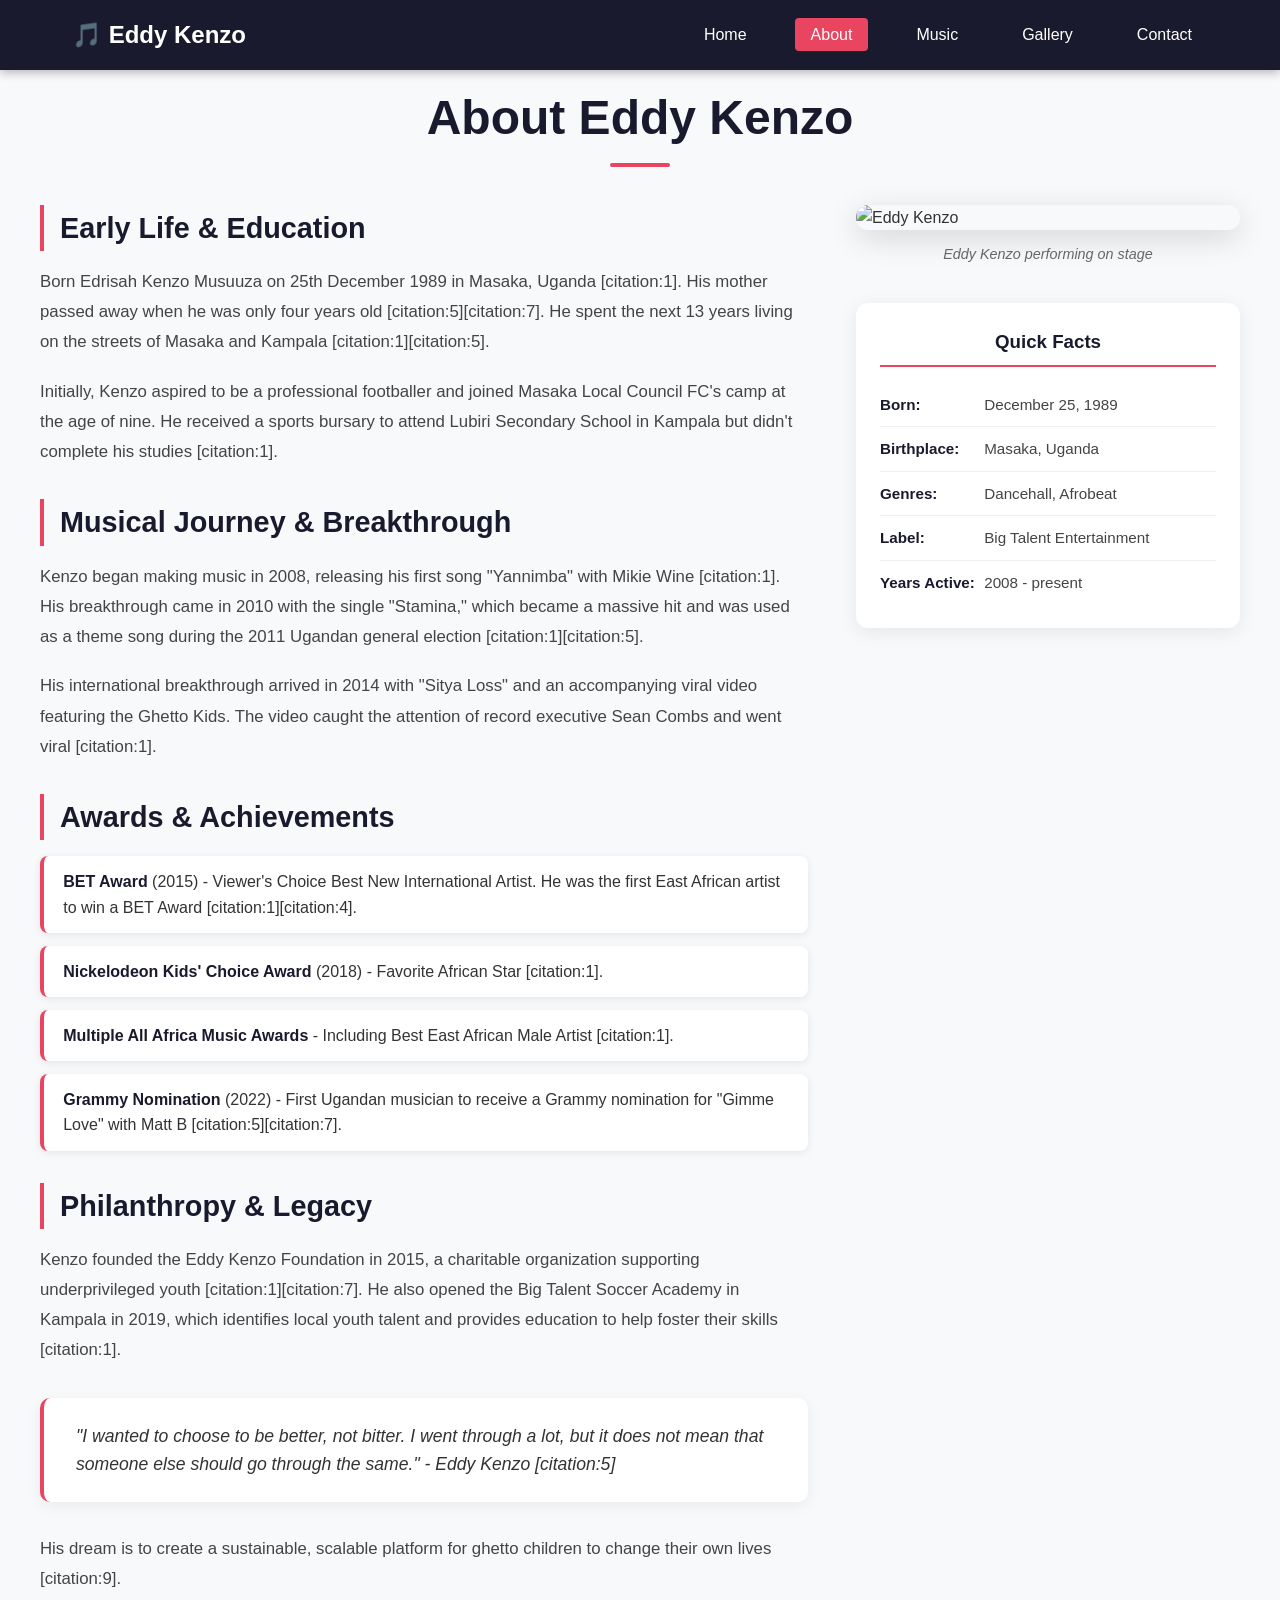
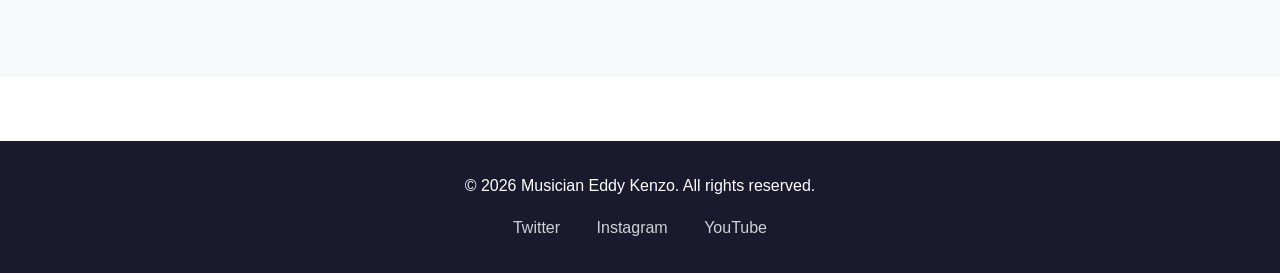
==== views/about.html @ 84ae3789 "Complete music and contact pages" ====
<!doctype html>
<html lang="en">
  <head>
    <meta charset="UTF-8" />
    <meta name="viewport" content="width=device-width, initial-scale=1.0" />
    <title>About Eddy Kenzo</title>
    <link rel="stylesheet" href="../css/style.css" />
  </head>
  <body>
    <!-- Navigation -->
    <nav class="navbar">
      <div class="nav-container">
        <div class="logo">
          <a href="index.html">🎵 Eddy Kenzo</a>
        </div>
        <ul class="nav-menu">
          <li><a href="index.html">Home</a></li>
          <li><a href="about.html" class="active">About</a></li>
          <li><a href="music.html">Music</a></li>
          <li><a href="gallery.html">Gallery</a></li>
          <li><a href="contact.html">Contact</a></li>
        </ul>
        <div class="hamburger">
          <span class="bar"></span>
          <span class="bar"></span>
          <span class="bar"></span>
        </div>
      </div>
    </nav>

    <!-- About Section -->
    <section class="about-section">
      <div class="container">
        <h1>About Eddy Kenzo</h1>
        <div class="bio-content">
          <div class="bio-text">
            <h2>Early Life & Education</h2>
            <p>
              Born Edrisah Kenzo Musuuza on 25th December 1989 in Masaka, Uganda
              [citation:1]. His mother passed away when he was only four years
              old [citation:5][citation:7]. He spent the next 13 years living on
              the streets of Masaka and Kampala [citation:1][citation:5].
            </p>
            <p>
              Initially, Kenzo aspired to be a professional footballer and
              joined Masaka Local Council FC's camp at the age of nine. He
              received a sports bursary to attend Lubiri Secondary School in
              Kampala but didn't complete his studies [citation:1].
            </p>

            <h2>Musical Journey & Breakthrough</h2>
            <p>
              Kenzo began making music in 2008, releasing his first song
              "Yannimba" with Mikie Wine [citation:1]. His breakthrough came in
              2010 with the single "Stamina," which became a massive hit and was
              used as a theme song during the 2011 Ugandan general election
              [citation:1][citation:5].
            </p>
            <p>
              His international breakthrough arrived in 2014 with "Sitya Loss"
              and an accompanying viral video featuring the Ghetto Kids. The
              video caught the attention of record executive Sean Combs and went
              viral [citation:1].
            </p>

            <h2>Awards & Achievements</h2>
            <ul>
              <li>
                <strong>BET Award</strong> (2015) - Viewer's Choice Best New
                International Artist. He was the first East African artist to
                win a BET Award [citation:1][citation:4].
              </li>
              <li>
                <strong>Nickelodeon Kids' Choice Award</strong> (2018) -
                Favorite African Star [citation:1].
              </li>
              <li>
                <strong>Multiple All Africa Music Awards</strong> - Including
                Best East African Male Artist [citation:1].
              </li>
              <li>
                <strong>Grammy Nomination</strong> (2022) - First Ugandan
                musician to receive a Grammy nomination for "Gimme Love" with
                Matt B [citation:5][citation:7].
              </li>
            </ul>

            <h2>Philanthropy & Legacy</h2>
            <p>
              Kenzo founded the Eddy Kenzo Foundation in 2015, a charitable
              organization supporting underprivileged youth
              [citation:1][citation:7]. He also opened the Big Talent Soccer
              Academy in Kampala in 2019, which identifies local youth talent
              and provides education to help foster their skills [citation:1].
            </p>
            <blockquote>
              "I wanted to choose to be better, not bitter. I went through a
              lot, but it does not mean that someone else should go through the
              same." - Eddy Kenzo [citation:5]
            </blockquote>
            <p>
              His dream is to create a sustainable, scalable platform for ghetto
              children to change their own lives [citation:9].
            </p>
          </div>
          <div class="bio-image">
            <img src="images/eddy-kenzo.svg" alt="Eddy Kenzo" />
            <div class="image-caption">Eddy Kenzo performing on stage</div>
            <div class="quick-info">
              <h3>Quick Facts</h3>
              <ul>
                <li><strong>Born:</strong> December 25, 1989</li>
                <li><strong>Birthplace:</strong> Masaka, Uganda</li>
                <li><strong>Genres:</strong> Dancehall, Afrobeat</li>
                <li><strong>Label:</strong> Big Talent Entertainment</li>
                <li><strong>Years Active:</strong> 2008 - present</li>
              </ul>
            </div>
          </div>
        </div>
      </div>
    </section>

    <!-- Footer -->
    <footer>
      <div class="footer-content">
        <p>&copy; 2026 Musician Eddy Kenzo. All rights reserved.</p>
        <div class="social-links">
          <a href="#">Twitter</a>
          <a href="#">Instagram</a>
          <a href="#">YouTube</a>
        </div>
      </div>
    </footer>

    <script src="js/main.js"></script>
  </body>
</html>
---- css/style.css ----
/* Reset and Base Styles */
* {
  margin: 0;
  padding: 0;
  box-sizing: border-box;
}

body {
  font-family: "Arial", sans-serif;
  line-height: 1.6;
  color: #333;
}

/* Navigation */
.navbar {
  background: #1a1a2e;
  padding: 1rem 0;
  position: fixed;
  width: 100%;
  top: 0;
  z-index: 1000;
  box-shadow: 0 2px 10px rgba(0, 0, 0, 0.3);
}

.nav-container {
  max-width: 1200px;
  margin: 0 auto;
  display: flex;
  justify-content: space-between;
  align-items: center;
  padding: 0 2rem;
}

.logo a {
  color: #fff;
  text-decoration: none;
  font-size: 1.5rem;
  font-weight: bold;
}

.nav-menu {
  display: flex;
  list-style: none;
  gap: 2rem;
}

.nav-menu a {
  color: #fff;
  text-decoration: none;
  padding: 0.5rem 1rem;
  transition: all 0.3s ease;
}

.nav-menu a:hover,
.nav-menu a.active {
  background: #e94560;
  border-radius: 4px;
}

.hamburger {
  display: none;
  flex-direction: column;
  cursor: pointer;
}

.bar {
  width: 25px;
  height: 3px;
  background: #fff;
  margin: 3px 0;
  transition: 0.3s;
}

/* Hero Section */
.hero {
  height: 100vh;
  min-height: 700px;
  background-color: #0f3460;
  background-image:
    linear-gradient(
      135deg,
      rgba(26, 26, 46, 0.8) 0%,
      rgba(22, 33, 62, 0.7) 50%,
      rgba(15, 52, 96, 0.75) 100%
    ),
    url("../images/ed22.jpeg");
  background-size: cover;
  background-position: center 30%;
  background-repeat: no-repeat;
  display: flex;
  align-items: center;
  justify-content: center;
  text-align: center;
  color: #fff;
  padding-top: 60px;
}

.hero-content h1 {
  font-size: 2.5rem;
  margin-bottom: 0.5rem;
}

.hero-content h2 {
  font-size: 4rem;
  margin-bottom: 1rem;
  color: #e94560;
}

.hero-content p {
  font-size: 1.2rem;
  margin-bottom: 2rem;
  opacity: 0.9;
}

.btn {
  display: inline-block;
  padding: 1rem 2.5rem;
  background: #e94560;
  color: #fff;
  text-decoration: none;
  border-radius: 30px;
  font-weight: bold;
  transition: all 0.3s ease;
}

.btn:hover {
  background: #c81e3f;
  transform: translateY(-2px);
  box-shadow: 0 5px 15px rgba(233, 69, 96, 0.4);
}

/* Featured Section */
.featured {
  padding: 4rem 2rem;
  max-width: 1200px;
  margin: 0 auto;
}

.featured h2 {
  text-align: center;
  font-size: 2.5rem;
  margin-bottom: 3rem;
  color: #1a1a2e;
}

.grid-container {
  display: grid;
  grid-template-columns: repeat(auto-fit, minmax(300px, 1fr));
  gap: 2rem;
}

.card {
  background: #fff;
  border-radius: 10px;
  overflow: hidden;
  box-shadow: 0 5px 15px rgba(0, 0, 0, 0.1);
  transition: all 0.3s ease;
}

.card:hover {
  transform: translateY(-10px);
  box-shadow: 0 10px 30px rgba(0, 0, 0, 0.2);
}

.card img {
  width: 100%;
  height: 200px;
  object-fit: cover;
}

.card h3 {
  padding: 1rem 1rem 0.5rem;
}

.card p {
  padding: 0 1rem 1rem;
  color: #666;
}

/* Footer */
footer {
  background: #1a1a2e;
  color: #fff;
  padding: 2rem 0;
  margin-top: 4rem;
}

.footer-content {
  max-width: 1200px;
  margin: 0 auto;
  text-align: center;
  padding: 0 2rem;
}

.social-links {
  margin-top: 1rem;
}

.social-links a {
  color: #fff;
  text-decoration: none;
  margin: 0 1rem;
  opacity: 0.8;
  transition: opacity 0.3s ease;
}

.social-links a:hover {
  opacity: 1;
}

/* Music Page Styles */
.music-hero {
  min-height: 70vh;
}

.music-hero .hero-content {
  max-width: 700px;
}

/* Contact Page Styles */
.music-page-section {
  padding: 4rem 2rem;
  background: #f8f9fa;
}

.music-page {
  max-width: 1100px;
  margin: 0 auto;
}

.music-main {
  background: #fff;
  border-radius: 20px;
  padding: 2.5rem;
  box-shadow: 0 12px 30px rgba(0, 0, 0, 0.08);
}

.music-columns {
  display: grid;
  grid-template-columns: 1fr 1fr;
  gap: 2rem;
}

.music-section {
  background: #fff;
  border-radius: 12px;
  padding: 2rem;
  box-shadow: 0 5px 20px rgba(0, 0, 0, 0.08);
}

.music-section h2 {
  color: #1a1a2e;
  margin-bottom: 1.5rem;
  padding-bottom: 0.8rem;
  border-bottom: 3px solid #e94560;
}

.music-songs {
  display: flex;
  flex-direction: column;
  gap: 1rem;
}

.song-item {
  background: #f8f9fa;
  border-left: 4px solid #e94560;
  padding: 1rem;
  border-radius: 8px;
  transition: 0.3s ease;
}

.song-item:hover {
  transform: translateX(8px);
  box-shadow: 0 5px 15px rgba(0, 0, 0, 0.12);
}

.song-item span {
  display: block;
  font-size: 1rem;
  font-weight: bold;
  color: #1a1a2e;
  margin-bottom: 0.4rem;
}

.song-item p {
  color: #666;
  font-size: 0.9rem;
}

/* Responsive */

@media (max-width: 900px) {
  .music-columns {
    grid-template-columns: 1fr;
  }
}

/* About Page Styles */
.about-section {
  padding: 80px 2rem 4rem;
  background: #f8f9fa;
  min-height: 100vh;
}

.container {
  max-width: 1200px;
  margin: 0 auto;
}

.about-section h1 {
  text-align: center;
  font-size: 3rem;
  color: #1a1a2e;
  margin-bottom: 3rem;
  position: relative;
}

.about-section h1::after {
  content: "";
  position: absolute;
  bottom: -10px;
  left: 50%;
  transform: translateX(-50%);
  width: 60px;
  height: 4px;
  background: #e94560;
  border-radius: 2px;
}

.bio-content {
  display: grid;
  grid-template-columns: 2fr 1fr;
  gap: 3rem;
  align-items: start;
}

.bio-text h2 {
  color: #1a1a2e;
  font-size: 1.8rem;
  margin: 2rem 0 1rem;
  border-left: 4px solid #e94560;
  padding-left: 1rem;
}

.bio-text h2:first-of-type {
  margin-top: 0;
}

.bio-text p {
  color: #444;
  line-height: 1.8;
  margin-bottom: 1.2rem;
  font-size: 1.05rem;
}

.bio-text ul {
  list-style: none;
  padding: 0;
}

.bio-text ul li {
  padding: 0.8rem 1.2rem;
  margin-bottom: 0.8rem;
  background: #fff;
  border-radius: 8px;
  box-shadow: 0 2px 8px rgba(0, 0, 0, 0.08);
  border-left: 4px solid #e94560;
  color: #333;
}

.bio-text ul li strong {
  color: #1a1a2e;
}

.bio-text blockquote {
  background: #fff;
  padding: 1.5rem 2rem;
  border-radius: 10px;
  border-left: 4px solid #e94560;
  margin: 2rem 0;
  font-style: italic;
  font-size: 1.1rem;
  color: #333;
  box-shadow: 0 4px 15px rgba(0, 0, 0, 0.06);
}

/* Bio Image Sidebar */
.bio-image {
  position: sticky;
  top: 100px;
}

.bio-image img {
  width: 100%;
  border-radius: 12px;
  box-shadow: 0 8px 30px rgba(0, 0, 0, 0.15);
  display: block;
}

.image-caption {
  text-align: center;
  color: #666;
  font-size: 0.9rem;
  padding: 0.8rem 0;
  font-style: italic;
}

.quick-info {
  background: #fff;
  padding: 1.5rem;
  border-radius: 12px;
  box-shadow: 0 4px 20px rgba(0, 0, 0, 0.08);
  margin-top: 1.5rem;
}

.quick-info h3 {
  color: #1a1a2e;
  text-align: center;
  margin-bottom: 1rem;
  padding-bottom: 0.5rem;
  border-bottom: 2px solid #e94560;
}

.quick-info ul {
  list-style: none;
  padding: 0;
}

.quick-info ul li {
  padding: 0.6rem 0;
  border-bottom: 1px solid #eee;
  color: #444;
  font-size: 0.95rem;
}

.quick-info ul li:last-child {
  border-bottom: none;
}

.quick-info ul li strong {
  color: #1a1a2e;
  display: inline-block;
  min-width: 100px;
}

/* Responsive Design for About Page */
@media (max-width: 968px) {
  .bio-content {
    grid-template-columns: 1fr;
    gap: 2rem;
  }

  .bio-image {
    position: static;
    max-width: 500px;
    margin: 0 auto;
  }

  .about-section h1 {
    font-size: 2.5rem;
  }
}

@media (max-width: 768px) {
  .about-section {
    padding: 70px 1rem 2rem;
  }

  .about-section h1 {
    font-size: 2rem;
  }

  .bio-text h2 {
    font-size: 1.4rem;
  }

  .bio-text p {
    font-size: 1rem;
  }

  .bio-text blockquote {
    font-size: 1rem;
    padding: 1rem 1.5rem;
  }
}

/* Gallery Page Styles */
.gallery-section {
  padding: 80px 2rem 4rem;
  background: linear-gradient(135deg, #f8f9fa 0%, #e9ecef 100%);
  min-height: 100vh;
}

.gallery-section h1 {
  text-align: center;
  font-size: 3rem;
  color: #1a1a2e;
  margin-bottom: 0.5rem;
  position: relative;
}

.gallery-section h1::after {
  content: "";
  position: absolute;
  bottom: -10px;
  left: 50%;
  transform: translateX(-50%);
  width: 60px;
  height: 4px;
  background: #e94560;
  border-radius: 2px;
}

.gallery-subtitle {
  text-align: center;
  color: #666;
  font-size: 1.1rem;
  margin-bottom: 2rem;
  padding-top: 1rem;
}

/* Filter Buttons */
.filter-buttons {
  display: flex;
  justify-content: center;
  flex-wrap: wrap;
  gap: 0.8rem;
  margin-bottom: 3rem;
}

.filter-btn {
  padding: 0.7rem 1.8rem;
  background: #fff;
  border: 2px solid #ddd;
  border-radius: 30px;
  color: #333;
  cursor: pointer;
  font-size: 0.95rem;
  transition: all 0.3s ease;
  font-weight: 500;
}

.filter-btn:hover {
  background: #f0f0f0;
  border-color: #e94560;
  transform: translateY(-2px);
}

.filter-btn.active {
  background: #e94560;
  color: #fff;
  border-color: #e94560;
  box-shadow: 0 4px 15px rgba(233, 69, 96, 0.3);
}

/* Gallery Grid */
.gallery-grid {
  display: grid;
  grid-template-columns: repeat(auto-fill, minmax(300px, 1fr));
  gap: 1.5rem;
  margin-bottom: 3rem;
}

.gallery-item {
  position: relative;
  overflow: hidden;
  border-radius: 12px;
  box-shadow: 0 4px 15px rgba(0, 0, 0, 0.1);
  cursor: pointer;
  aspect-ratio: 4/3;
  transition: all 0.3s ease;
}

.gallery-item:hover {
  transform: translateY(-8px);
  box-shadow: 0 8px 30px rgba(0, 0, 0, 0.2);
}

.gallery-item img {
  width: 100%;
  height: 100%;
  object-fit: cover;
  object-position: center 20%;
}
.gallery-item:hover img {
  transform: scale(1.05);
}

/* Image Overlay */
.gallery-item .overlay {
  position: absolute;
  bottom: 0;
  left: 0;
  right: 0;
  background: linear-gradient(transparent, rgba(0, 0, 0, 0.8));
  color: #fff;
  padding: 2rem 1.5rem 1.5rem;
  transform: translateY(100%);
  transition: transform 0.4s ease;
  display: flex;
  flex-direction: column;
  justify-content: flex-end;
}

.gallery-item:hover .overlay {
  transform: translateY(0);
}

.gallery-item .overlay h3 {
  font-size: 1.2rem;
  margin-bottom: 0.3rem;
  font-weight: 600;
}

.gallery-item .overlay p {
  font-size: 0.9rem;
  opacity: 0.9;
  margin-bottom: 0.3rem;
}

.gallery-item .overlay .date {
  font-size: 0.8rem;
  opacity: 0.7;
  font-style: italic;
}

/* Lightbox Modal */
.lightbox {
  display: none;
  position: fixed;
  z-index: 2000;
  left: 0;
  top: 0;
  width: 100%;
  height: 100%;
  background-color: rgba(0, 0, 0, 0.92);
  overflow: auto;
  padding-top: 60px;
  animation: fadeIn 0.3s ease;
}

@keyframes fadeIn {
  from {
    opacity: 0;
  }
  to {
    opacity: 1;
  }
}

.lightbox-content {
  margin: auto;
  display: block;
  max-width: 80%;
  max-height: 80%;
  object-fit: contain;
  border-radius: 8px;
  box-shadow: 0 10px 50px rgba(0, 0, 0, 0.5);
}

#lightbox-caption {
  margin: auto;
  display: block;
  width: 80%;
  text-align: center;
  color: #fff;
  padding: 1rem 0;
  font-size: 1.1rem;
  font-weight: 300;
}

.close-lightbox {
  position: absolute;
  top: 30px;
  right: 50px;
  color: #fff;
  font-size: 3rem;
  font-weight: bold;
  cursor: pointer;
  transition: all 0.3s ease;
  width: 50px;
  height: 50px;
  display: flex;
  align-items: center;
  justify-content: center;
  border-radius: 50%;
  background: rgba(255, 255, 255, 0.1);
}

.close-lightbox:hover {
  color: #e94560;
  background: rgba(255, 255, 255, 0.2);
  transform: rotate(90deg);
}

/* Load More Button */
.load-more {
  text-align: center;
  margin-top: 1rem;
}

.btn-secondary {
  padding: 1rem 3rem;
  background: transparent;
  color: #1a1a2e;
  border: 2px solid #1a1a2e;
  border-radius: 30px;
  font-size: 1rem;
  font-weight: 600;
  cursor: pointer;
  transition: all 0.3s ease;
}

.btn-secondary:hover {
  background: #1a1a2e;
  color: #fff;
  transform: translateY(-3px);
  box-shadow: 0 5px 15px rgba(26, 26, 46, 0.3);
}

/* Hidden class for filtering */
.gallery-item.hidden {
  display: none;
}

/* Responsive Design for Gallery */
@media (max-width: 768px) {
  .gallery-section {
    padding: 70px 1rem 2rem;
  }

  .gallery-section h1 {
    font-size: 2rem;
  }

  .gallery-grid {
    grid-template-columns: repeat(auto-fill, minmax(250px, 1fr));
    gap: 1rem;
  }

  .filter-buttons {
    gap: 0.5rem;
  }

  .filter-btn {
    padding: 0.5rem 1.2rem;
    font-size: 0.85rem;
  }

  .lightbox-content {
    max-width: 95%;
    max-height: 70%;
  }

  .close-lightbox {
    top: 20px;
    right: 20px;
    font-size: 2rem;
    width: 40px;
    height: 40px;
  }

  .gallery-item .overlay {
    transform: translateY(0);
    background: linear-gradient(transparent, rgba(0, 0, 0, 0.7));
    padding: 1.5rem 1rem 1rem;
  }

  .gallery-item .overlay h3 {
    font-size: 1rem;
  }

  .gallery-item .overlay p {
    font-size: 0.8rem;
  }
}

@media (max-width: 480px) {
  .gallery-grid {
    grid-template-columns: 1fr;
    gap: 1rem;
  }

  .filter-buttons {
    flex-direction: column;
    align-items: center;
  }

  .filter-btn {
    width: 100%;
    max-width: 200px;
    text-align: center;
  }
}

.music-hero {
  height: 60vh;
}

.card-content {
  padding: 1.5rem;
}

.card-content h3 {
  color: #1a1a2e;
  margin-bottom: 0.8rem;
}

.card-content p {
  color: #555;
  line-height: 1.7;
}

.contact-section {
  padding: 100px 2rem 4rem;
  background: #f8f9fa;
  min-height: 100vh;
}

.contact-section h1 {
  text-align: center;
  color: #1a1a2e;
  font-size: 3rem;
  margin-bottom: 1rem;
}

.contact-subtitle {
  text-align: center;
  color: #666;
  max-width: 700px;
  margin: 0 auto 3rem;
  font-size: 1.1rem;
}

.contact-content {
  display: grid;
  grid-template-columns: 2fr 1fr;
  gap: 3rem;
}

.contact-form,
.contact-info {
  background: white;
  padding: 2rem;
  border-radius: 12px;
  box-shadow: 0 5px 20px rgba(0, 0, 0, 0.1);
}

.contact-form h2,
.contact-info h2 {
  color: #1a1a2e;
  margin-bottom: 1.5rem;
}

.contact-form label {
  display: block;
  margin-top: 1rem;
  margin-bottom: 0.4rem;
  font-weight: bold;
}

.contact-form input,
.contact-form textarea {
  width: 100%;
  padding: 0.9rem;
  border: 1px solid #ccc;
  border-radius: 6px;
  font-size: 1rem;
  margin-bottom: 1rem;
}

.contact-form textarea {
  resize: vertical;
}

.info-card {
  margin-bottom: 1.5rem;
}

.info-card h3 {
  color: #e94560;
  margin-bottom: 0.5rem;
}

.info-card ul {
  padding-left: 20px;
}

.info-card li {
  margin-bottom: 0.5rem;
}

@media (max-width: 768px) {
  .contact-content {
    grid-template-columns: 1fr;
  }

  .contact-section h1 {
    font-size: 2.2rem;
  }
}

.music-page-section {
  padding: 7rem 2rem 4rem;
  background: linear-gradient(135deg, #f8f9fa 0%, #eef2ff 100%);
  min-height: 100vh;
}

.music-page {
  max-width: 1100px;
  margin: 0 auto;
}

.music-main {
  background: linear-gradient(135deg, #ffffff 0%, #f7f9ff 100%);
  border-radius: 20px;
  padding: 2.5rem;
  box-shadow: 0 12px 30px rgba(26, 26, 46, 0.12);
  border: 1px solid rgba(233, 69, 96, 0.12);
}

.music-intro {
  text-align: center;
  margin-bottom: 2rem;
}

.music-intro h2 {
  color: #1a1a2e;
  margin-bottom: 0.5rem;
  font-size: 2rem;
}

.music-intro p {
  color: #666;
  font-size: 1rem;
}

.music-tabs {
  display: flex;
  gap: 1rem;
  flex-wrap: wrap;
  margin-bottom: 2rem;
}

.tab {
  border: none;
  border-radius: 999px;
  background: #b9bbc8;
  color: #11131f;
  font-weight: 700;
  padding: 0.95rem 1.8rem;
  cursor: pointer;
  transition:
    background 0.3s ease,
    transform 0.2s ease;
}

.tab:hover {
  background: #989cae;
  transform: translateY(-1px);
}

.tab.active {
  background: #1a1a2e;
  color: #fff;
}

.music-columns {
  display: grid;
  grid-template-columns: repeat(2, minmax(0, 1fr));
  gap: 2rem;
  align-items: start;
}

.music-card {
  background: linear-gradient(135deg, #ffffff 0%, #f8f9ff 100%);
  border-radius: 18px;
  padding: 1.5rem;
  border: 1px solid #e8ebf5;
  box-shadow: 0 10px 28px rgba(17, 19, 31, 0.08);
  transition:
    transform 0.25s ease,
    box-shadow 0.25s ease;
}

/* Ensure cards are equal height and content flows naturally */
.music-columns > .music-card {
  display: flex;
  flex-direction: column;
  justify-content: flex-start;
  min-height: 320px;
}

.music-card:hover {
  transform: translateY(-6px);
  box-shadow: 0 14px 34px rgba(17, 19, 31, 0.14);
}

.alt-card {
  background: linear-gradient(135deg, #fff9fb 0%, #ffffff 100%);
}

.music-card-header {
  display: flex;
  justify-content: space-between;
  align-items: center;
  gap: 1rem;
  margin-bottom: 1rem;
}

.eyebrow {
  text-transform: uppercase;
  letter-spacing: 0.16em;
  font-size: 0.72rem;
  color: #e94560;
  font-weight: 700;
  margin-bottom: 0.3rem;
}

.music-card h3 {
  color: #1a1a2e;
  font-size: 1.3rem;
}

.pill {
  background: #1a1a2e;
  color: #fff;
  padding: 0.35rem 0.7rem;
  border-radius: 999px;
  font-size: 0.8rem;
  font-weight: 600;
}

.music-songs {
  display: flex;
  flex-direction: column;
  gap: 0.85rem;
}

.song-item {
  display: block;
  width: 100%;
  text-align: left;
  background: #fff;
  border: 1px solid #f0f2f8;
  border-left: 4px solid #e94560;
  padding: 1rem 1.25rem;
  border-radius: 12px;
  transition:
    transform 0.2s ease,
    box-shadow 0.2s ease,
    background 0.2s ease;
  cursor: pointer;
}

.song-item:hover {
  transform: translateX(6px);
  box-shadow: 0 8px 18px rgba(0, 0, 0, 0.08);
  background: #fff8fa;
}

.song-item span {
  display: block;
  font-size: 1rem;
  font-weight: bold;
  color: #1a1a2e;
  margin-bottom: 0.35rem;
}

.song-item p {
  color: #666;
  font-size: 0.9rem;
  line-height: 1.45;
}

/* Accessibility: focus state for keyboard users */
.song-item:focus {
  outline: 3px solid rgba(233, 69, 96, 0.25);
  outline-offset: 2px;
}

/* Small screens: stack cards and ensure padding */
@media (max-width: 900px) {
  .music-columns {
    grid-template-columns: 1fr;
  }

  .music-card {
    padding: 1rem;
  }
}

/* Responsive */

@media (max-width: 900px) {
  .music-columns {
    grid-template-columns: 1fr;
  }
}
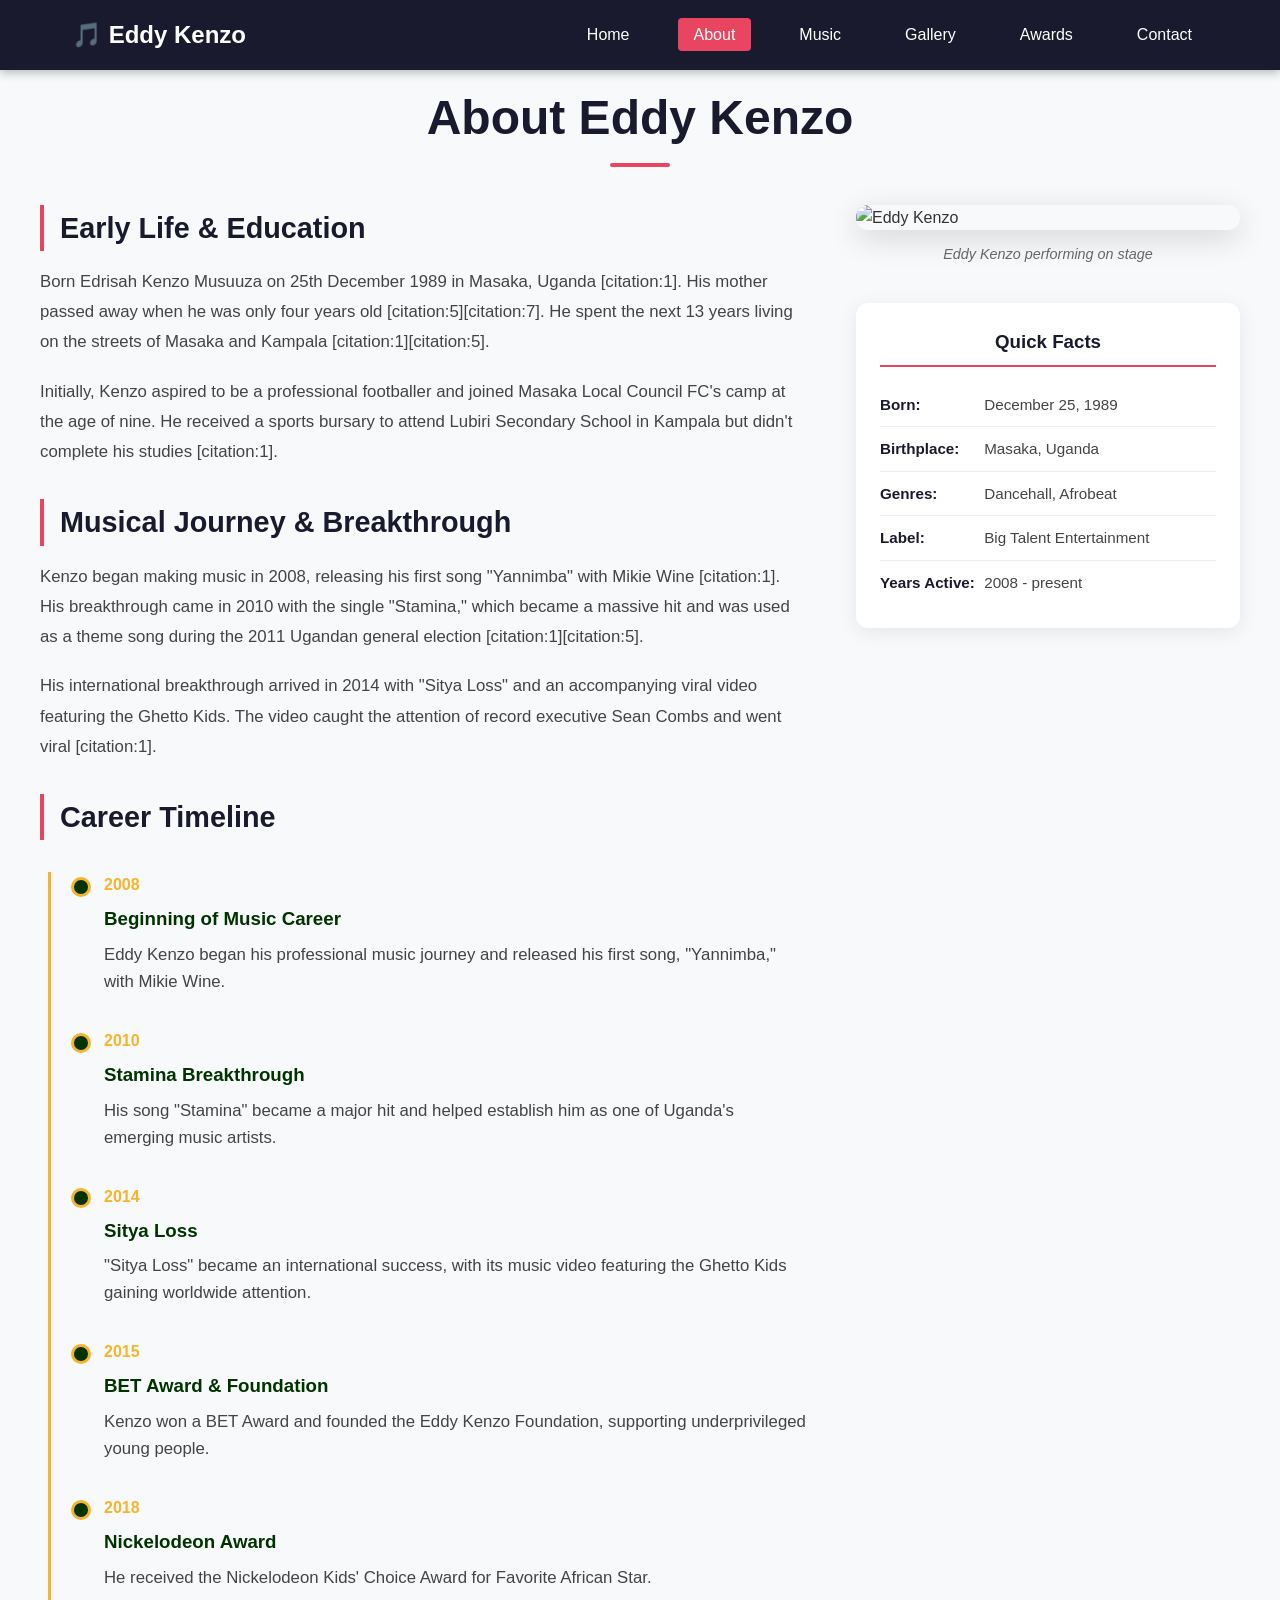
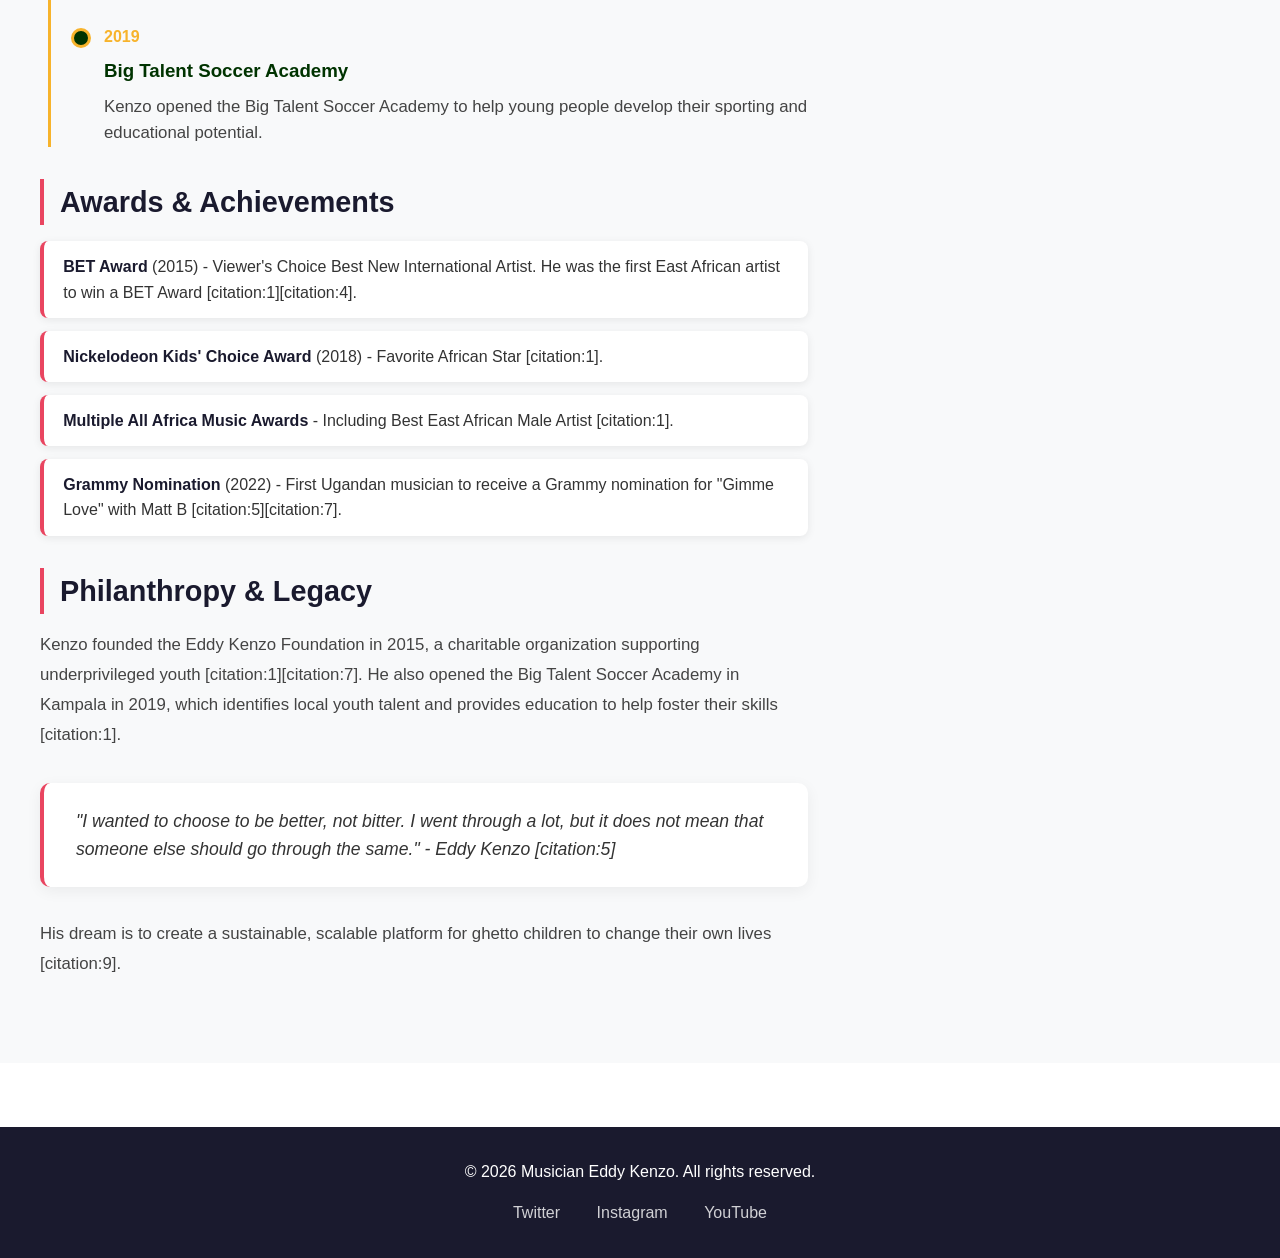
==== commit 10272730: "Added new musician website sections" ====
--- a/views/about.html
+++ b/views/about.html
@@ -18,6 +18,7 @@
           <li><a href="about.html" class="active">About</a></li>
           <li><a href="music.html">Music</a></li>
           <li><a href="gallery.html">Gallery</a></li>
+          <li><a href="awards.html">Awards</a></li>
           <li><a href="contact.html">Contact</a></li>
         </ul>
         <div class="hamburger">
@@ -62,7 +63,75 @@
               video caught the attention of record executive Sean Combs and went
               viral [citation:1].
             </p>
-
+            <h2>Career Timeline</h2>
+
+            <div class="career-timeline">
+              <div class="timeline-item">
+                <span class="timeline-year">2008</span>
+                <div class="timeline-content">
+                  <h3>Beginning of Music Career</h3>
+                  <p>
+                    Eddy Kenzo began his professional music journey and released
+                    his first song, "Yannimba," with Mikie Wine.
+                  </p>
+                </div>
+              </div>
+
+              <div class="timeline-item">
+                <span class="timeline-year">2010</span>
+                <div class="timeline-content">
+                  <h3>Stamina Breakthrough</h3>
+                  <p>
+                    His song "Stamina" became a major hit and helped establish
+                    him as one of Uganda's emerging music artists.
+                  </p>
+                </div>
+              </div>
+
+              <div class="timeline-item">
+                <span class="timeline-year">2014</span>
+                <div class="timeline-content">
+                  <h3>Sitya Loss</h3>
+                  <p>
+                    "Sitya Loss" became an international success, with its music
+                    video featuring the Ghetto Kids gaining worldwide attention.
+                  </p>
+                </div>
+              </div>
+
+              <div class="timeline-item">
+                <span class="timeline-year">2015</span>
+                <div class="timeline-content">
+                  <h3>BET Award & Foundation</h3>
+                  <p>
+                    Kenzo won a BET Award and founded the Eddy Kenzo Foundation,
+                    supporting underprivileged young people.
+                  </p>
+                </div>
+              </div>
+
+              <div class="timeline-item">
+                <span class="timeline-year">2018</span>
+                <div class="timeline-content">
+                  <h3>Nickelodeon Award</h3>
+                  <p>
+                    He received the Nickelodeon Kids' Choice Award for Favorite
+                    African Star.
+                  </p>
+                </div>
+              </div>
+
+              <div class="timeline-item">
+                <span class="timeline-year">2019</span>
+                <div class="timeline-content">
+                  <h3>Big Talent Soccer Academy</h3>
+                  <p>
+                    Kenzo opened the Big Talent Soccer Academy to help young
+                    people develop their sporting and educational potential.
+                  </p>
+                </div>
+              </div>
+            </div>
             <h2>Awards & Achievements</h2>
             <ul>
               <li>
--- a/css/style.css
+++ b/css/style.css
@@ -155,11 +155,61 @@
   overflow: hidden;
   box-shadow: 0 5px 15px rgba(0, 0, 0, 0.1);
   transition: all 0.3s ease;
+  min-height: 250px;
+  position: relative;
 }
 
 .card:hover {
   transform: translateY(-10px);
   box-shadow: 0 10px 30px rgba(0, 0, 0, 0.2);
+}
+
+.album-card {
+  background-image:
+    linear-gradient(rgba(15, 22, 38, 0.55), rgba(15, 22, 38, 0.7)),
+    url("../images/ed1.jpeg");
+  background-size: cover;
+  background-position: center;
+}
+
+.event-card {
+  background-image:
+    linear-gradient(rgba(15, 22, 38, 0.5), rgba(15, 22, 38, 0.75)),
+    url("../images/ed22.jpeg");
+  background-size: cover;
+  background-position: center;
+}
+
+.card-link {
+  display: block;
+  width: 100%;
+  height: 100%;
+  text-decoration: none;
+  color: inherit;
+}
+
+.card-content {
+  display: flex;
+  flex-direction: column;
+  justify-content: flex-end;
+  height: 100%;
+  padding: 1.5rem;
+  color: #fff;
+}
+
+.mini-links {
+  display: flex;
+  gap: 0.6rem;
+  flex-wrap: wrap;
+  margin-top: 0.75rem;
+}
+
+.mini-links span {
+  background: rgba(255, 255, 255, 0.15);
+  border: 1px solid rgba(255, 255, 255, 0.3);
+  border-radius: 999px;
+  padding: 0.25rem 0.6rem;
+  font-size: 0.7rem;
 }
 
 .card img {
@@ -175,6 +225,15 @@
 .card p {
   padding: 0 1rem 1rem;
   color: #666;
+}
+
+.album-card h3,
+.album-card p,
+.event-card h3,
+.event-card p {
+  padding: 0;
+  margin: 0;
+  color: #fff;
 }
 
 /* Footer */
@@ -1097,3 +1156,141 @@
     grid-template-columns: 1fr;
   }
 }
+/* Career Timeline */
+.career-timeline {
+  position: relative;
+  margin: 2rem 0;
+  padding-left: 2rem;
+}
+
+.career-timeline::before {
+  content: "";
+  position: absolute;
+  left: 0.5rem;
+  top: 0;
+  bottom: 0;
+  width: 3px;
+  background: #f7b32b;
+}
+
+.timeline-item {
+  position: relative;
+  margin-bottom: 2rem;
+  padding-left: 2rem;
+}
+
+.timeline-item::before {
+  content: "";
+  position: absolute;
+  left: -0.05rem;
+  top: 0.3rem;
+  width: 14px;
+  height: 14px;
+  border-radius: 50%;
+  background: #003300;
+  border: 3px solid #f7b32b;
+}
+
+.timeline-year {
+  display: inline-block;
+  font-weight: bold;
+  color: #f7b32b;
+  margin-bottom: 0.4rem;
+}
+
+.timeline-content h3 {
+  margin: 0 0 0.5rem;
+  color: #003300;
+}
+
+.timeline-content p {
+  margin: 0;
+  line-height: 1.6;
+}
+/* Discography */
+.discography-section {
+  margin-bottom: 2rem;
+}
+
+.discography-list {
+  display: grid;
+  gap: 1rem;
+}
+
+.album-item {
+  display: flex;
+  gap: 1.5rem;
+  align-items: flex-start;
+  padding: 1.2rem;
+  border-left: 4px solid #f7b32b;
+  background: #f8f8f8;
+  border-radius: 6px;
+}
+
+.album-year {
+  font-weight: bold;
+  color: #f7b32b;
+  min-width: 55px;
+}
+
+.album-info h3 {
+  margin: 0 0 0.4rem;
+  color: #003300;
+}
+
+.album-info p {
+  margin: 0;
+  line-height: 1.5;
+}
+/* Awards Page */
+.awards-section {
+  padding: 4rem 0;
+}
+
+.awards-section h1 {
+  text-align: center;
+  color: #003300;
+  margin-bottom: 1rem;
+}
+
+.awards-intro {
+  text-align: center;
+  max-width: 700px;
+  margin: 0 auto 2.5rem;
+  line-height: 1.6;
+}
+
+.awards-grid {
+  display: grid;
+  grid-template-columns: repeat(2, 1fr);
+  gap: 1.5rem;
+}
+
+.award-card {
+  padding: 1.5rem;
+  border-top: 4px solid #f7b32b;
+  background: #f8f8f8;
+  border-radius: 8px;
+}
+
+.award-year {
+  font-weight: bold;
+  color: #f7b32b;
+  margin-bottom: 0.5rem;
+}
+
+.award-card h2 {
+  color: #003300;
+  margin: 0 0 0.7rem;
+}
+
+.award-card p {
+  line-height: 1.6;
+  margin: 0;
+}
+
+@media (max-width: 768px) {
+  .awards-grid {
+    grid-template-columns: 1fr;
+  }
+}
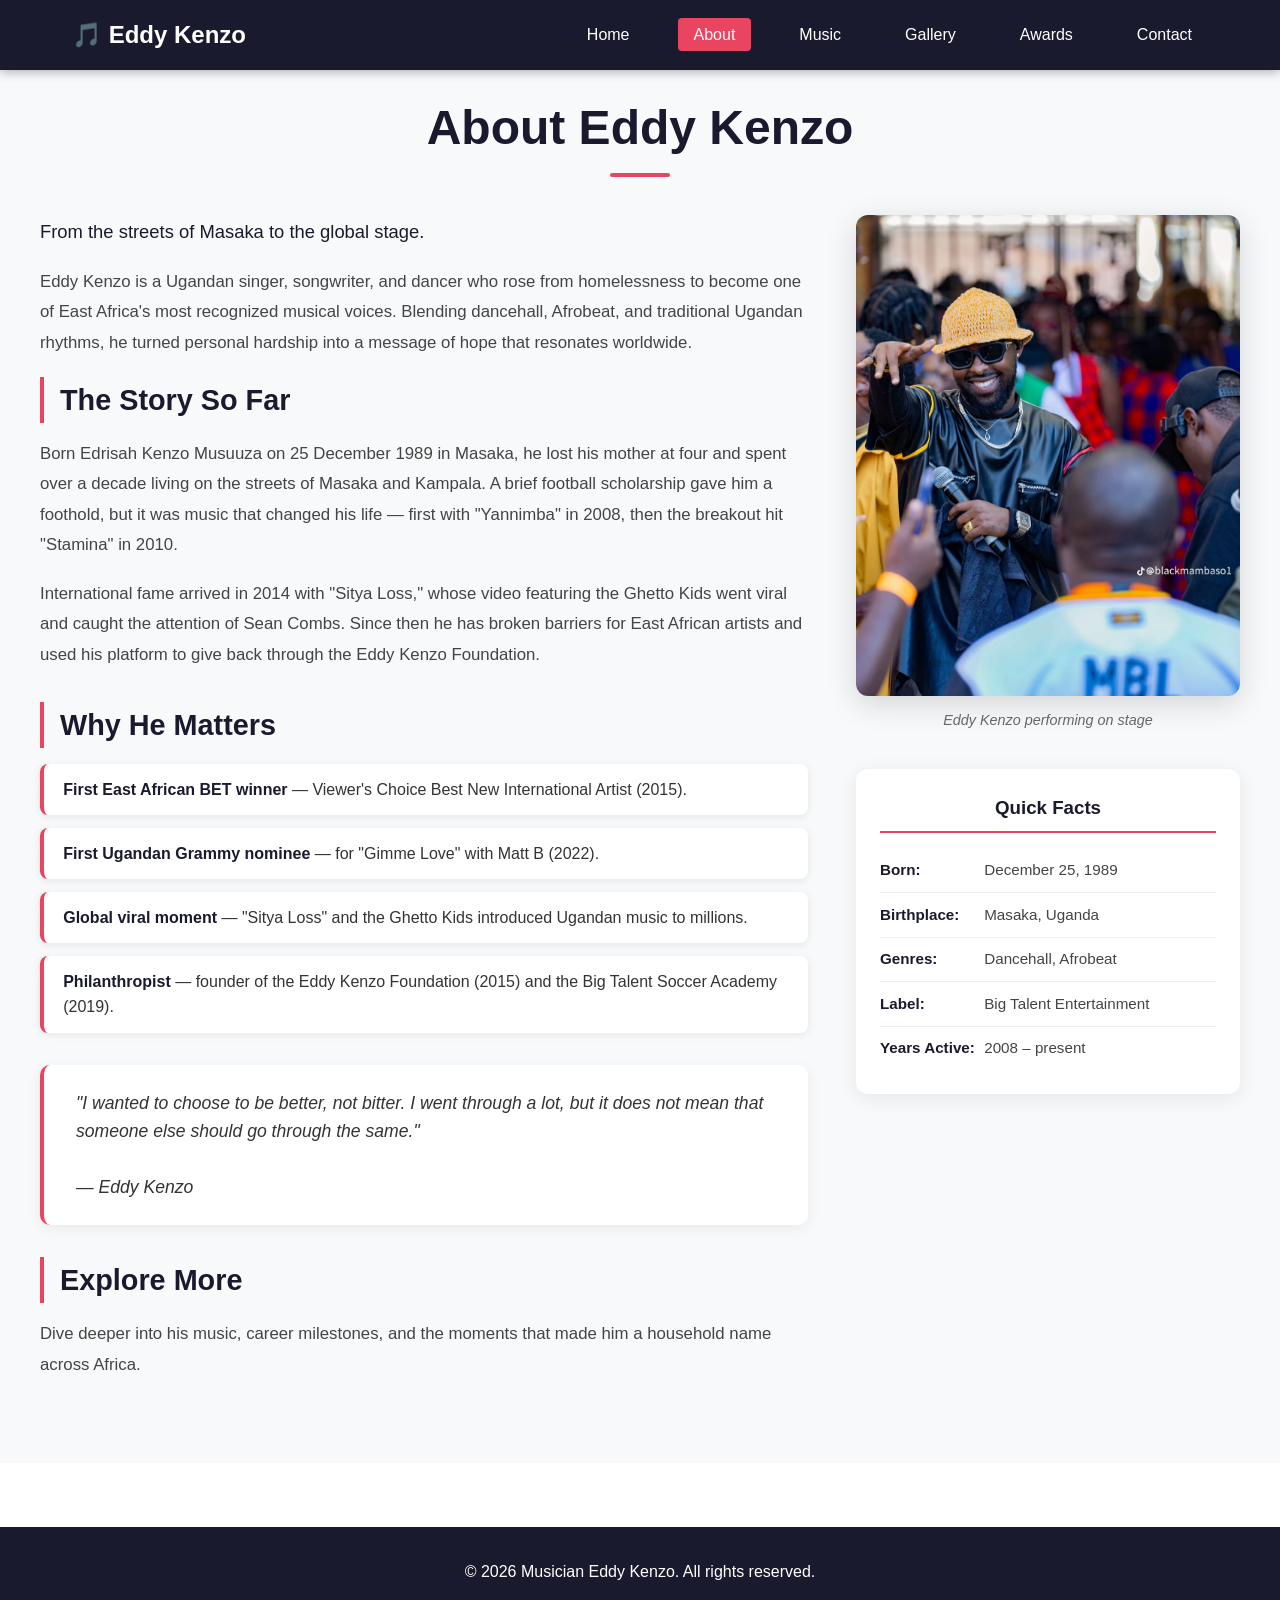
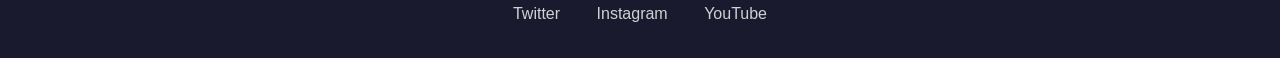
==== commit f1731959: "Add musician biography sections" ====
--- a/views/about.html
+++ b/views/about.html
@@ -3,7 +3,11 @@
   <head>
     <meta charset="UTF-8" />
     <meta name="viewport" content="width=device-width, initial-scale=1.0" />
-    <title>About Eddy Kenzo</title>
+    <meta
+      name="description"
+      content="Learn about Eddy Kenzo's journey from the streets of Masaka to the global stage."
+    />
+    <title>About | Eddy Kenzo</title>
     <link rel="stylesheet" href="../css/style.css" />
   </head>
   <body>
@@ -21,160 +25,92 @@
           <li><a href="awards.html">Awards</a></li>
           <li><a href="contact.html">Contact</a></li>
         </ul>
-        <div class="hamburger">
+        <button
+          class="hamburger"
+          aria-label="Toggle navigation"
+          aria-expanded="false"
+        >
           <span class="bar"></span>
           <span class="bar"></span>
           <span class="bar"></span>
-        </div>
+        </button>
       </div>
     </nav>
 
-    <!-- About Section -->
+    <!-- About -->
     <section class="about-section">
       <div class="container">
         <h1>About Eddy Kenzo</h1>
+
         <div class="bio-content">
           <div class="bio-text">
-            <h2>Early Life & Education</h2>
+            <p style="font-size: 1.15rem; color: #1a1a2e; font-weight: 500">
+              From the streets of Masaka to the global stage.
+            </p>
+
             <p>
-              Born Edrisah Kenzo Musuuza on 25th December 1989 in Masaka, Uganda
-              [citation:1]. His mother passed away when he was only four years
-              old [citation:5][citation:7]. He spent the next 13 years living on
-              the streets of Masaka and Kampala [citation:1][citation:5].
+              Eddy Kenzo is a Ugandan singer, songwriter, and dancer who rose
+              from homelessness to become one of East Africa's most recognized
+              musical voices. Blending dancehall, Afrobeat, and traditional
+              Ugandan rhythms, he turned personal hardship into a message of
+              hope that resonates worldwide.
+            </p>
+
+            <h2>The Story So Far</h2>
+            <p>
+              Born Edrisah Kenzo Musuuza on 25 December 1989 in Masaka, he lost
+              his mother at four and spent over a decade living on the streets
+              of Masaka and Kampala. A brief football scholarship gave him a
+              foothold, but it was music that changed his life — first with
+              "Yannimba" in 2008, then the breakout hit "Stamina" in 2010.
             </p>
             <p>
-              Initially, Kenzo aspired to be a professional footballer and
-              joined Masaka Local Council FC's camp at the age of nine. He
-              received a sports bursary to attend Lubiri Secondary School in
-              Kampala but didn't complete his studies [citation:1].
+              International fame arrived in 2014 with "Sitya Loss," whose video
+              featuring the Ghetto Kids went viral and caught the attention of
+              Sean Combs. Since then he has broken barriers for East African
+              artists and used his platform to give back through the Eddy Kenzo
+              Foundation.
             </p>
 
-            <h2>Musical Journey & Breakthrough</h2>
-            <p>
-              Kenzo began making music in 2008, releasing his first song
-              "Yannimba" with Mikie Wine [citation:1]. His breakthrough came in
-              2010 with the single "Stamina," which became a massive hit and was
-              used as a theme song during the 2011 Ugandan general election
-              [citation:1][citation:5].
-            </p>
-            <p>
-              His international breakthrough arrived in 2014 with "Sitya Loss"
-              and an accompanying viral video featuring the Ghetto Kids. The
-              video caught the attention of record executive Sean Combs and went
-              viral [citation:1].
-            </p>
-            <h2>Career Timeline</h2>
-
-            <div class="career-timeline">
-              <div class="timeline-item">
-                <span class="timeline-year">2008</span>
-                <div class="timeline-content">
-                  <h3>Beginning of Music Career</h3>
-                  <p>
-                    Eddy Kenzo began his professional music journey and released
-                    his first song, "Yannimba," with Mikie Wine.
-                  </p>
-                </div>
-              </div>
-
-              <div class="timeline-item">
-                <span class="timeline-year">2010</span>
-                <div class="timeline-content">
-                  <h3>Stamina Breakthrough</h3>
-                  <p>
-                    His song "Stamina" became a major hit and helped establish
-                    him as one of Uganda's emerging music artists.
-                  </p>
-                </div>
-              </div>
-
-              <div class="timeline-item">
-                <span class="timeline-year">2014</span>
-                <div class="timeline-content">
-                  <h3>Sitya Loss</h3>
-                  <p>
-                    "Sitya Loss" became an international success, with its music
-                    video featuring the Ghetto Kids gaining worldwide attention.
-                  </p>
-                </div>
-              </div>
-
-              <div class="timeline-item">
-                <span class="timeline-year">2015</span>
-                <div class="timeline-content">
-                  <h3>BET Award & Foundation</h3>
-                  <p>
-                    Kenzo won a BET Award and founded the Eddy Kenzo Foundation,
-                    supporting underprivileged young people.
-                  </p>
-                </div>
-              </div>
-
-              <div class="timeline-item">
-                <span class="timeline-year">2018</span>
-                <div class="timeline-content">
-                  <h3>Nickelodeon Award</h3>
-                  <p>
-                    He received the Nickelodeon Kids' Choice Award for Favorite
-                    African Star.
-                  </p>
-                </div>
-              </div>
-
-              <div class="timeline-item">
-                <span class="timeline-year">2019</span>
-                <div class="timeline-content">
-                  <h3>Big Talent Soccer Academy</h3>
-                  <p>
-                    Kenzo opened the Big Talent Soccer Academy to help young
-                    people develop their sporting and educational potential.
-                  </p>
-                </div>
-              </div>
-            </div>
-            <h2>Awards & Achievements</h2>
+            <h2>Why He Matters</h2>
             <ul>
               <li>
-                <strong>BET Award</strong> (2015) - Viewer's Choice Best New
-                International Artist. He was the first East African artist to
-                win a BET Award [citation:1][citation:4].
+                <strong>First East African BET winner</strong> — Viewer's Choice
+                Best New International Artist (2015).
               </li>
               <li>
-                <strong>Nickelodeon Kids' Choice Award</strong> (2018) -
-                Favorite African Star [citation:1].
+                <strong>First Ugandan Grammy nominee</strong> — for "Gimme Love"
+                with Matt B (2022).
               </li>
               <li>
-                <strong>Multiple All Africa Music Awards</strong> - Including
-                Best East African Male Artist [citation:1].
+                <strong>Global viral moment</strong> — "Sitya Loss" and the
+                Ghetto Kids introduced Ugandan music to millions.
               </li>
               <li>
-                <strong>Grammy Nomination</strong> (2022) - First Ugandan
-                musician to receive a Grammy nomination for "Gimme Love" with
-                Matt B [citation:5][citation:7].
+                <strong>Philanthropist</strong> — founder of the Eddy Kenzo
+                Foundation (2015) and the Big Talent Soccer Academy (2019).
               </li>
             </ul>
 
-            <h2>Philanthropy & Legacy</h2>
-            <p>
-              Kenzo founded the Eddy Kenzo Foundation in 2015, a charitable
-              organization supporting underprivileged youth
-              [citation:1][citation:7]. He also opened the Big Talent Soccer
-              Academy in Kampala in 2019, which identifies local youth talent
-              and provides education to help foster their skills [citation:1].
-            </p>
             <blockquote>
               "I wanted to choose to be better, not bitter. I went through a
               lot, but it does not mean that someone else should go through the
-              same." - Eddy Kenzo [citation:5]
+              same."
+              <br /><br />
+              — Eddy Kenzo
             </blockquote>
+
+            <h2>Explore More</h2>
             <p>
-              His dream is to create a sustainable, scalable platform for ghetto
-              children to change their own lives [citation:9].
+              Dive deeper into his music, career milestones, and the moments
+              that made him a household name across Africa.
             </p>
           </div>
-          <div class="bio-image">
-            <img src="images/eddy-kenzo.svg" alt="Eddy Kenzo" />
+
+          <aside class="bio-image">
+            <img src="../images/ed1.jpeg" alt="Eddy Kenzo" />
             <div class="image-caption">Eddy Kenzo performing on stage</div>
+
             <div class="quick-info">
               <h3>Quick Facts</h3>
               <ul>
@@ -182,10 +118,10 @@
                 <li><strong>Birthplace:</strong> Masaka, Uganda</li>
                 <li><strong>Genres:</strong> Dancehall, Afrobeat</li>
                 <li><strong>Label:</strong> Big Talent Entertainment</li>
-                <li><strong>Years Active:</strong> 2008 - present</li>
+                <li><strong>Years Active:</strong> 2008 – present</li>
               </ul>
             </div>
-          </div>
+          </aside>
         </div>
       </div>
     </section>
@@ -195,13 +131,28 @@
       <div class="footer-content">
         <p>&copy; 2026 Musician Eddy Kenzo. All rights reserved.</p>
         <div class="social-links">
-          <a href="#">Twitter</a>
-          <a href="#">Instagram</a>
-          <a href="#">YouTube</a>
+          <a
+            href="https://x.com/eddykenzo"
+            target="_blank"
+            rel="noopener noreferrer"
+            >Twitter</a
+          >
+          <a
+            href="https://www.instagram.com/eddykenzo/"
+            target="_blank"
+            rel="noopener noreferrer"
+            >Instagram</a
+          >
+          <a
+            href="https://www.youtube.com/results?search_query=Eddy+Kenzo"
+            target="_blank"
+            rel="noopener noreferrer"
+            >YouTube</a
+          >
         </div>
       </div>
     </footer>
 
-    <script src="js/main.js"></script>
+    <script src="../js/script.js"></script>
   </body>
 </html>
--- a/css/style.css
+++ b/css/style.css
@@ -1,4 +1,6 @@
-/* Reset and Base Styles */
+/* =========================================================
+   RESET & BASE
+   ========================================================= */
 * {
   margin: 0;
   padding: 0;
@@ -9,9 +11,17 @@
   font-family: "Arial", sans-serif;
   line-height: 1.6;
   color: #333;
-}
-
-/* Navigation */
+  background: #fff;
+}
+
+img {
+  max-width: 100%;
+  display: block;
+}
+
+/* =========================================================
+   NAVIGATION
+   ========================================================= */
 .navbar {
   background: #1a1a2e;
   padding: 1rem 0;
@@ -49,18 +59,22 @@
   text-decoration: none;
   padding: 0.5rem 1rem;
   transition: all 0.3s ease;
+  border-radius: 4px;
 }
 
 .nav-menu a:hover,
 .nav-menu a.active {
   background: #e94560;
-  border-radius: 4px;
-}
-
+}
+
+/* Hamburger */
 .hamburger {
   display: none;
   flex-direction: column;
   cursor: pointer;
+  background: transparent;
+  border: none;
+  padding: 0;
 }
 
 .bar {
@@ -69,9 +83,100 @@
   background: #fff;
   margin: 3px 0;
   transition: 0.3s;
-}
-
-/* Hero Section */
+  border-radius: 2px;
+}
+
+.hamburger.active .bar:nth-child(1) {
+  transform: translateY(8px) rotate(45deg);
+}
+
+.hamburger.active .bar:nth-child(2) {
+  opacity: 0;
+}
+
+.hamburger.active .bar:nth-child(3) {
+  transform: translateY(-8px) rotate(-45deg);
+}
+
+/* Mobile menu */
+@media (max-width: 768px) {
+  .hamburger {
+    display: flex;
+  }
+
+  .nav-menu {
+    position: fixed;
+    top: 64px;
+    left: -100%;
+    flex-direction: column;
+    background: #1a1a2e;
+    width: 100%;
+    text-align: center;
+    padding: 1.5rem 0;
+    gap: 0.5rem;
+    transition: left 0.3s ease;
+    box-shadow: 0 8px 20px rgba(0, 0, 0, 0.3);
+  }
+
+  .nav-menu.active {
+    left: 0;
+  }
+
+  .nav-menu li {
+    width: 100%;
+  }
+
+  .nav-menu a {
+    display: block;
+    padding: 1rem;
+  }
+}
+
+/* =========================================================
+   BUTTONS
+   ========================================================= */
+.btn {
+  display: inline-block;
+  padding: 1rem 2.5rem;
+  background: #e94560;
+  color: #fff;
+  text-decoration: none;
+  border: none;
+  border-radius: 30px;
+  font-weight: bold;
+  font-size: 1rem;
+  cursor: pointer;
+  transition: all 0.3s ease;
+}
+
+.btn:hover {
+  background: #c81e3f;
+  transform: translateY(-2px);
+  box-shadow: 0 5px 15px rgba(233, 69, 96, 0.4);
+}
+
+.btn-secondary {
+  padding: 1rem 3rem;
+  background: transparent;
+  color: #1a1a2e;
+  border: 2px solid #1a1a2e;
+  border-radius: 30px;
+  font-size: 1rem;
+  font-weight: 600;
+  cursor: pointer;
+  transition: all 0.3s ease;
+}
+
+.btn-secondary:hover {
+  background: #1a1a2e;
+  color: #fff;
+  transform: translateY(-3px);
+  box-shadow: 0 5px 15px rgba(26, 26, 46, 0.3);
+}
+
+/* =========================================================
+   HERO (Home page)
+   ========================================================= */
 .hero {
   height: 100vh;
   min-height: 700px;
@@ -92,7 +197,7 @@
   justify-content: center;
   text-align: center;
   color: #fff;
-  padding-top: 60px;
+  padding: 60px 1rem 0;
 }
 
 .hero-content h1 {
@@ -112,24 +217,9 @@
   opacity: 0.9;
 }
 
-.btn {
-  display: inline-block;
-  padding: 1rem 2.5rem;
-  background: #e94560;
-  color: #fff;
-  text-decoration: none;
-  border-radius: 30px;
-  font-weight: bold;
-  transition: all 0.3s ease;
-}
-
-.btn:hover {
-  background: #c81e3f;
-  transform: translateY(-2px);
-  box-shadow: 0 5px 15px rgba(233, 69, 96, 0.4);
-}
-
-/* Featured Section */
+/* =========================================================
+   FEATURED (Home page cards)
+   ========================================================= */
 .featured {
   padding: 4rem 2rem;
   max-width: 1200px;
@@ -197,36 +287,6 @@
   color: #fff;
 }
 
-.mini-links {
-  display: flex;
-  gap: 0.6rem;
-  flex-wrap: wrap;
-  margin-top: 0.75rem;
-}
-
-.mini-links span {
-  background: rgba(255, 255, 255, 0.15);
-  border: 1px solid rgba(255, 255, 255, 0.3);
-  border-radius: 999px;
-  padding: 0.25rem 0.6rem;
-  font-size: 0.7rem;
-}
-
-.card img {
-  width: 100%;
-  height: 200px;
-  object-fit: cover;
-}
-
-.card h3 {
-  padding: 1rem 1rem 0.5rem;
-}
-
-.card p {
-  padding: 0 1rem 1rem;
-  color: #666;
-}
-
 .album-card h3,
 .album-card p,
 .event-card h3,
@@ -236,7 +296,40 @@
   color: #fff;
 }
 
-/* Footer */
+.mini-links {
+  display: flex;
+  gap: 0.6rem;
+  flex-wrap: wrap;
+  margin-top: 0.75rem;
+}
+
+.mini-links span {
+  background: rgba(255, 255, 255, 0.15);
+  border: 1px solid rgba(255, 255, 255, 0.3);
+  border-radius: 999px;
+  padding: 0.25rem 0.6rem;
+  font-size: 0.7rem;
+}
+
+.card img {
+  width: 100%;
+  height: 200px;
+  object-fit: cover;
+}
+
+.card > h3 {
+  padding: 1rem 1rem 0.5rem;
+  color: #1a1a2e;
+}
+
+.card > p {
+  padding: 0 1rem 1rem;
+  color: #666;
+}
+
+/* =========================================================
+   FOOTER
+   ========================================================= */
 footer {
   background: #1a1a2e;
   color: #fff;
@@ -249,6 +342,12 @@
   margin: 0 auto;
   text-align: center;
   padding: 0 2rem;
+}
+
+.footer-content p + p {
+  margin-top: 0.5rem;
+  opacity: 0.8;
+  font-size: 0.9rem;
 }
 
 .social-links {
@@ -267,96 +366,11 @@
   opacity: 1;
 }
 
-/* Music Page Styles */
-.music-hero {
-  min-height: 70vh;
-}
-
-.music-hero .hero-content {
-  max-width: 700px;
-}
-
-/* Contact Page Styles */
-.music-page-section {
-  padding: 4rem 2rem;
-  background: #f8f9fa;
-}
-
-.music-page {
-  max-width: 1100px;
-  margin: 0 auto;
-}
-
-.music-main {
-  background: #fff;
-  border-radius: 20px;
-  padding: 2.5rem;
-  box-shadow: 0 12px 30px rgba(0, 0, 0, 0.08);
-}
-
-.music-columns {
-  display: grid;
-  grid-template-columns: 1fr 1fr;
-  gap: 2rem;
-}
-
-.music-section {
-  background: #fff;
-  border-radius: 12px;
-  padding: 2rem;
-  box-shadow: 0 5px 20px rgba(0, 0, 0, 0.08);
-}
-
-.music-section h2 {
-  color: #1a1a2e;
-  margin-bottom: 1.5rem;
-  padding-bottom: 0.8rem;
-  border-bottom: 3px solid #e94560;
-}
-
-.music-songs {
-  display: flex;
-  flex-direction: column;
-  gap: 1rem;
-}
-
-.song-item {
-  background: #f8f9fa;
-  border-left: 4px solid #e94560;
-  padding: 1rem;
-  border-radius: 8px;
-  transition: 0.3s ease;
-}
-
-.song-item:hover {
-  transform: translateX(8px);
-  box-shadow: 0 5px 15px rgba(0, 0, 0, 0.12);
-}
-
-.song-item span {
-  display: block;
-  font-size: 1rem;
-  font-weight: bold;
-  color: #1a1a2e;
-  margin-bottom: 0.4rem;
-}
-
-.song-item p {
-  color: #666;
-  font-size: 0.9rem;
-}
-
-/* Responsive */
-
-@media (max-width: 900px) {
-  .music-columns {
-    grid-template-columns: 1fr;
-  }
-}
-
-/* About Page Styles */
+/* =========================================================
+   ABOUT PAGE
+   ========================================================= */
 .about-section {
-  padding: 80px 2rem 4rem;
+  padding: 90px 2rem 4rem;
   background: #f8f9fa;
   min-height: 100vh;
 }
@@ -443,7 +457,7 @@
   box-shadow: 0 4px 15px rgba(0, 0, 0, 0.06);
 }
 
-/* Bio Image Sidebar */
+/* Bio sidebar */
 .bio-image {
   position: sticky;
   top: 100px;
@@ -453,7 +467,6 @@
   width: 100%;
   border-radius: 12px;
   box-shadow: 0 8px 30px rgba(0, 0, 0, 0.15);
-  display: block;
 }
 
 .image-caption {
@@ -502,7 +515,6 @@
   min-width: 100px;
 }
 
-/* Responsive Design for About Page */
 @media (max-width: 968px) {
   .bio-content {
     grid-template-columns: 1fr;
@@ -522,7 +534,7 @@
 
 @media (max-width: 768px) {
   .about-section {
-    padding: 70px 1rem 2rem;
+    padding: 80px 1rem 2rem;
   }
 
   .about-section h1 {
@@ -531,10 +543,6 @@
 
   .bio-text h2 {
     font-size: 1.4rem;
-  }
-
-  .bio-text p {
-    font-size: 1rem;
   }
 
   .bio-text blockquote {
@@ -543,9 +551,223 @@
   }
 }
 
-/* Gallery Page Styles */
+/* =========================================================
+   MUSIC PAGE
+   ========================================================= */
+.music-page-section {
+  padding: 90px 2rem 4rem;
+  background: linear-gradient(135deg, #f8f9fa 0%, #eef2ff 100%);
+  min-height: 100vh;
+}
+
+.music-page {
+  max-width: 1100px;
+  margin: 0 auto;
+}
+
+.music-page h1 {
+  text-align: center;
+  font-size: 3rem;
+  color: #1a1a2e;
+  margin-bottom: 3rem;
+  position: relative;
+}
+
+.music-page h1::after {
+  content: "";
+  position: absolute;
+  bottom: -10px;
+  left: 50%;
+  transform: translateX(-50%);
+  width: 60px;
+  height: 4px;
+  background: #e94560;
+  border-radius: 2px;
+}
+
+.music-main {
+  background: linear-gradient(135deg, #ffffff 0%, #f7f9ff 100%);
+  border-radius: 20px;
+  padding: 2.5rem;
+  box-shadow: 0 12px 30px rgba(26, 26, 46, 0.12);
+  border: 1px solid rgba(233, 69, 96, 0.12);
+}
+
+.music-columns {
+  display: grid;
+  grid-template-columns: repeat(2, minmax(0, 1fr));
+  gap: 2rem;
+  align-items: start;
+}
+
+.music-section {
+  background: #fff;
+  border-radius: 12px;
+  padding: 2rem;
+  box-shadow: 0 5px 20px rgba(0, 0, 0, 0.08);
+}
+
+.music-section h2 {
+  color: #1a1a2e;
+  margin-bottom: 1.5rem;
+  padding-bottom: 0.8rem;
+  border-bottom: 3px solid #e94560;
+}
+
+.music-songs {
+  display: flex;
+  flex-direction: column;
+  gap: 1rem;
+}
+
+.song-item {
+  background: #f8f9fa;
+  border-left: 4px solid #e94560;
+  padding: 1rem 1.25rem;
+  border-radius: 8px;
+  transition: 0.3s ease;
+}
+
+.song-item:hover {
+  transform: translateX(6px);
+  box-shadow: 0 5px 15px rgba(0, 0, 0, 0.12);
+}
+
+.song-item span {
+  display: block;
+  font-size: 1rem;
+  font-weight: bold;
+  color: #1a1a2e;
+  margin-bottom: 0.4rem;
+}
+
+.song-item p {
+  color: #666;
+  font-size: 0.9rem;
+}
+
+/* Career Timeline */
+.career-timeline {
+  position: relative;
+  margin: 2rem 0;
+  padding-left: 2rem;
+}
+
+.career-timeline::before {
+  content: "";
+  position: absolute;
+  left: 0.5rem;
+  top: 0;
+  bottom: 0;
+  width: 3px;
+  background: #e94560;
+}
+
+.timeline-item {
+  position: relative;
+  margin-bottom: 2rem;
+  padding-left: 2rem;
+}
+
+.timeline-item::before {
+  content: "";
+  position: absolute;
+  left: -0.05rem;
+  top: 0.3rem;
+  width: 14px;
+  height: 14px;
+  border-radius: 50%;
+  background: #1a1a2e;
+  border: 3px solid #e94560;
+}
+
+.timeline-year {
+  display: inline-block;
+  font-weight: bold;
+  color: #e94560;
+  margin-bottom: 0.4rem;
+}
+
+.timeline-content h3 {
+  margin: 0 0 0.5rem;
+  color: #1a1a2e;
+}
+
+.timeline-content p {
+  margin: 0;
+  line-height: 1.6;
+}
+
+/* Discography */
+.discography-section {
+  margin-bottom: 2rem;
+}
+
+.discography-list {
+  display: grid;
+  gap: 1rem;
+}
+
+.album-item {
+  display: flex;
+  gap: 1.5rem;
+  align-items: flex-start;
+  padding: 1.2rem;
+  border-left: 4px solid #e94560;
+  background: #f8f8f8;
+  border-radius: 6px;
+}
+
+.album-year {
+  font-weight: bold;
+  color: #e94560;
+  min-width: 55px;
+}
+
+.album-info h3 {
+  margin: 0 0 0.4rem;
+  color: #1a1a2e;
+}
+
+.album-info p {
+  margin: 0;
+  line-height: 1.5;
+}
+
+@media (max-width: 900px) {
+  .music-columns {
+    grid-template-columns: 1fr;
+  }
+
+  .music-main {
+    padding: 1.5rem;
+  }
+}
+
+@media (max-width: 768px) {
+  .music-page-section {
+    padding: 80px 1rem 2rem;
+  }
+
+  .music-page h1 {
+    font-size: 2rem;
+  }
+
+  .music-section {
+    padding: 1.5rem;
+  }
+
+  .album-item {
+    flex-direction: column;
+    gap: 0.5rem;
+  }
+}
+
+/* =========================================================
+   GALLERY PAGE
+   ========================================================= */
 .gallery-section {
-  padding: 80px 2rem 4rem;
+  padding: 90px 2rem 4rem;
   background: linear-gradient(135deg, #f8f9fa 0%, #e9ecef 100%);
   min-height: 100vh;
 }
@@ -578,7 +800,7 @@
   padding-top: 1rem;
 }
 
-/* Filter Buttons */
+/* Filter buttons */
 .filter-buttons {
   display: flex;
   justify-content: center;
@@ -612,7 +834,7 @@
   box-shadow: 0 4px 15px rgba(233, 69, 96, 0.3);
 }
 
-/* Gallery Grid */
+/* Grid */
 .gallery-grid {
   display: grid;
   grid-template-columns: repeat(auto-fill, minmax(300px, 1fr));
@@ -628,6 +850,7 @@
   cursor: pointer;
   aspect-ratio: 4/3;
   transition: all 0.3s ease;
+  background: #000;
 }
 
 .gallery-item:hover {
@@ -635,17 +858,21 @@
   box-shadow: 0 8px 30px rgba(0, 0, 0, 0.2);
 }
 
-.gallery-item img {
+.gallery-item img,
+.gallery-item video {
   width: 100%;
   height: 100%;
   object-fit: cover;
   object-position: center 20%;
-}
-.gallery-item:hover img {
+  transition: transform 0.3s ease;
+}
+
+.gallery-item:hover img,
+.gallery-item:hover video {
   transform: scale(1.05);
 }
 
-/* Image Overlay */
+/* Overlay */
 .gallery-item .overlay {
   position: absolute;
   bottom: 0;
@@ -683,7 +910,11 @@
   font-style: italic;
 }
 
-/* Lightbox Modal */
+.gallery-item.hidden {
+  display: none;
+}
+
+/* Lightbox */
 .lightbox {
   display: none;
   position: fixed;
@@ -752,40 +983,15 @@
   transform: rotate(90deg);
 }
 
-/* Load More Button */
+/* Load more */
 .load-more {
   text-align: center;
   margin-top: 1rem;
 }
 
-.btn-secondary {
-  padding: 1rem 3rem;
-  background: transparent;
-  color: #1a1a2e;
-  border: 2px solid #1a1a2e;
-  border-radius: 30px;
-  font-size: 1rem;
-  font-weight: 600;
-  cursor: pointer;
-  transition: all 0.3s ease;
-}
-
-.btn-secondary:hover {
-  background: #1a1a2e;
-  color: #fff;
-  transform: translateY(-3px);
-  box-shadow: 0 5px 15px rgba(26, 26, 46, 0.3);
-}
-
-/* Hidden class for filtering */
-.gallery-item.hidden {
-  display: none;
-}
-
-/* Responsive Design for Gallery */
 @media (max-width: 768px) {
   .gallery-section {
-    padding: 70px 1rem 2rem;
+    padding: 80px 1rem 2rem;
   }
 
   .gallery-section h1 {
@@ -795,10 +1001,6 @@
   .gallery-grid {
     grid-template-columns: repeat(auto-fill, minmax(250px, 1fr));
     gap: 1rem;
-  }
-
-  .filter-buttons {
-    gap: 0.5rem;
   }
 
   .filter-btn {
@@ -828,7 +1030,6 @@
   .gallery-item .overlay h3 {
     font-size: 1rem;
   }
-
   .gallery-item .overlay p {
     font-size: 0.8rem;
   }
@@ -852,42 +1053,135 @@
   }
 }
 
-.music-hero {
-  height: 60vh;
-}
-
-.card-content {
-  padding: 1.5rem;
-}
-
-.card-content h3 {
-  color: #1a1a2e;
-  margin-bottom: 0.8rem;
-}
-
-.card-content p {
-  color: #555;
-  line-height: 1.7;
-}
-
-.contact-section {
-  padding: 100px 2rem 4rem;
+/* =========================================================
+   AWARDS PAGE
+   ========================================================= */
+.awards-section {
+  padding: 90px 2rem 4rem;
   background: #f8f9fa;
   min-height: 100vh;
 }
 
-.contact-section h1 {
+.awards-section h1 {
   text-align: center;
   color: #1a1a2e;
   font-size: 3rem;
   margin-bottom: 1rem;
+  position: relative;
+}
+
+.awards-section h1::after {
+  content: "";
+  position: absolute;
+  bottom: -10px;
+  left: 50%;
+  transform: translateX(-50%);
+  width: 60px;
+  height: 4px;
+  background: #e94560;
+  border-radius: 2px;
+}
+
+.awards-intro {
+  text-align: center;
+  max-width: 700px;
+  margin: 2rem auto 2.5rem;
+  line-height: 1.6;
+  color: #555;
+}
+
+.awards-grid {
+  display: grid;
+  grid-template-columns: repeat(2, 1fr);
+  gap: 1.5rem;
+  max-width: 1000px;
+  margin: 0 auto;
+}
+
+.award-card {
+  padding: 1.75rem;
+  border-top: 4px solid #e94560;
+  background: #fff;
+  border-radius: 12px;
+  box-shadow: 0 5px 20px rgba(0, 0, 0, 0.06);
+  transition:
+    transform 0.25s ease,
+    box-shadow 0.25s ease;
+}
+
+.award-card:hover {
+  transform: translateY(-4px);
+  box-shadow: 0 10px 28px rgba(0, 0, 0, 0.12);
+}
+
+.award-year {
+  font-weight: bold;
+  color: #e94560;
+  margin-bottom: 0.5rem;
+  font-size: 0.95rem;
+  letter-spacing: 0.05em;
+}
+
+.award-card h2 {
+  color: #1a1a2e;
+  margin: 0 0 0.7rem;
+  font-size: 1.3rem;
+}
+
+.award-card p {
+  line-height: 1.6;
+  margin: 0;
+  color: #555;
+}
+
+@media (max-width: 768px) {
+  .awards-section {
+    padding: 80px 1rem 2rem;
+  }
+
+  .awards-section h1 {
+    font-size: 2.2rem;
+  }
+
+  .awards-grid {
+    grid-template-columns: 1fr;
+  }
+}
+
+/* =========================================================
+   CONTACT PAGE
+   ========================================================= */
+.contact-section {
+  padding: 90px 2rem 4rem;
+  background: #f8f9fa;
+  min-height: 100vh;
+}
+
+.contact-section h1 {
+  text-align: center;
+  color: #1a1a2e;
+  font-size: 3rem;
+  margin-bottom: 1rem;
+  position: relative;
+}
+
+.contact-section h1::after {
+  content: "";
+  position: absolute;
+  bottom: -10px;
+  left: 50%;
+  transform: translateX(-50%);
+  width: 60px;
+  height: 4px;
+  background: #e94560;
+  border-radius: 2px;
 }
 
 .contact-subtitle {
   text-align: center;
   color: #666;
   max-width: 700px;
-  margin: 0 auto 3rem;
+  margin: 2rem auto 3rem;
   font-size: 1.1rem;
 }
 
@@ -895,11 +1189,13 @@
   display: grid;
   grid-template-columns: 2fr 1fr;
   gap: 3rem;
+  max-width: 1100px;
+  margin: 0 auto;
 }
 
 .contact-form,
 .contact-info {
-  background: white;
+  background: #fff;
   padding: 2rem;
   border-radius: 12px;
   box-shadow: 0 5px 20px rgba(0, 0, 0, 0.1);
@@ -909,6 +1205,8 @@
 .contact-info h2 {
   color: #1a1a2e;
   margin-bottom: 1.5rem;
+  padding-bottom: 0.5rem;
+  border-bottom: 3px solid #e94560;
 }
 
 .contact-form label {
@@ -916,6 +1214,7 @@
   margin-top: 1rem;
   margin-bottom: 0.4rem;
   font-weight: bold;
+  color: #1a1a2e;
 }
 
 .contact-form input,
@@ -926,6 +1225,15 @@
   border-radius: 6px;
   font-size: 1rem;
   margin-bottom: 1rem;
+  font-family: inherit;
+  transition: border-color 0.2s ease;
+}
+
+.contact-form input:focus,
+.contact-form textarea:focus {
+  outline: none;
+  border-color: #e94560;
+  box-shadow: 0 0 0 3px rgba(233, 69, 96, 0.15);
 }
 
 .contact-form textarea {
@@ -939,6 +1247,7 @@
 .info-card h3 {
   color: #e94560;
   margin-bottom: 0.5rem;
+  font-size: 1.05rem;
 }
 
 .info-card ul {
@@ -950,347 +1259,16 @@
 }
 
 @media (max-width: 768px) {
+  .contact-section {
+    padding: 80px 1rem 2rem;
+  }
+
+  .contact-section h1 {
+    font-size: 2.2rem;
+  }
+
   .contact-content {
     grid-template-columns: 1fr;
-  }
-
-  .contact-section h1 {
-    font-size: 2.2rem;
-  }
-}
-
-.music-page-section {
-  padding: 7rem 2rem 4rem;
-  background: linear-gradient(135deg, #f8f9fa 0%, #eef2ff 100%);
-  min-height: 100vh;
-}
-
-.music-page {
-  max-width: 1100px;
-  margin: 0 auto;
-}
-
-.music-main {
-  background: linear-gradient(135deg, #ffffff 0%, #f7f9ff 100%);
-  border-radius: 20px;
-  padding: 2.5rem;
-  box-shadow: 0 12px 30px rgba(26, 26, 46, 0.12);
-  border: 1px solid rgba(233, 69, 96, 0.12);
-}
-
-.music-intro {
-  text-align: center;
-  margin-bottom: 2rem;
-}
-
-.music-intro h2 {
-  color: #1a1a2e;
-  margin-bottom: 0.5rem;
-  font-size: 2rem;
-}
-
-.music-intro p {
-  color: #666;
-  font-size: 1rem;
-}
-
-.music-tabs {
-  display: flex;
-  gap: 1rem;
-  flex-wrap: wrap;
-  margin-bottom: 2rem;
-}
-
-.tab {
-  border: none;
-  border-radius: 999px;
-  background: #b9bbc8;
-  color: #11131f;
-  font-weight: 700;
-  padding: 0.95rem 1.8rem;
-  cursor: pointer;
-  transition:
-    background 0.3s ease,
-    transform 0.2s ease;
-}
-
-.tab:hover {
-  background: #989cae;
-  transform: translateY(-1px);
-}
-
-.tab.active {
-  background: #1a1a2e;
-  color: #fff;
-}
-
-.music-columns {
-  display: grid;
-  grid-template-columns: repeat(2, minmax(0, 1fr));
-  gap: 2rem;
-  align-items: start;
-}
-
-.music-card {
-  background: linear-gradient(135deg, #ffffff 0%, #f8f9ff 100%);
-  border-radius: 18px;
-  padding: 1.5rem;
-  border: 1px solid #e8ebf5;
-  box-shadow: 0 10px 28px rgba(17, 19, 31, 0.08);
-  transition:
-    transform 0.25s ease,
-    box-shadow 0.25s ease;
-}
-
-/* Ensure cards are equal height and content flows naturally */
-.music-columns > .music-card {
-  display: flex;
-  flex-direction: column;
-  justify-content: flex-start;
-  min-height: 320px;
-}
-
-.music-card:hover {
-  transform: translateY(-6px);
-  box-shadow: 0 14px 34px rgba(17, 19, 31, 0.14);
-}
-
-.alt-card {
-  background: linear-gradient(135deg, #fff9fb 0%, #ffffff 100%);
-}
-
-.music-card-header {
-  display: flex;
-  justify-content: space-between;
-  align-items: center;
-  gap: 1rem;
-  margin-bottom: 1rem;
-}
-
-.eyebrow {
-  text-transform: uppercase;
-  letter-spacing: 0.16em;
-  font-size: 0.72rem;
-  color: #e94560;
-  font-weight: 700;
-  margin-bottom: 0.3rem;
-}
-
-.music-card h3 {
-  color: #1a1a2e;
-  font-size: 1.3rem;
-}
-
-.pill {
-  background: #1a1a2e;
-  color: #fff;
-  padding: 0.35rem 0.7rem;
-  border-radius: 999px;
-  font-size: 0.8rem;
-  font-weight: 600;
-}
-
-.music-songs {
-  display: flex;
-  flex-direction: column;
-  gap: 0.85rem;
-}
-
-.song-item {
-  display: block;
-  width: 100%;
-  text-align: left;
-  background: #fff;
-  border: 1px solid #f0f2f8;
-  border-left: 4px solid #e94560;
-  padding: 1rem 1.25rem;
-  border-radius: 12px;
-  transition:
-    transform 0.2s ease,
-    box-shadow 0.2s ease,
-    background 0.2s ease;
-  cursor: pointer;
-}
-
-.song-item:hover {
-  transform: translateX(6px);
-  box-shadow: 0 8px 18px rgba(0, 0, 0, 0.08);
-  background: #fff8fa;
-}
-
-.song-item span {
-  display: block;
-  font-size: 1rem;
-  font-weight: bold;
-  color: #1a1a2e;
-  margin-bottom: 0.35rem;
-}
-
-.song-item p {
-  color: #666;
-  font-size: 0.9rem;
-  line-height: 1.45;
-}
-
-/* Accessibility: focus state for keyboard users */
-.song-item:focus {
-  outline: 3px solid rgba(233, 69, 96, 0.25);
-  outline-offset: 2px;
-}
-
-/* Small screens: stack cards and ensure padding */
-@media (max-width: 900px) {
-  .music-columns {
-    grid-template-columns: 1fr;
-  }
-
-  .music-card {
-    padding: 1rem;
-  }
-}
-
-/* Responsive */
-
-@media (max-width: 900px) {
-  .music-columns {
-    grid-template-columns: 1fr;
-  }
-}
-/* Career Timeline */
-.career-timeline {
-  position: relative;
-  margin: 2rem 0;
-  padding-left: 2rem;
-}
-
-.career-timeline::before {
-  content: "";
-  position: absolute;
-  left: 0.5rem;
-  top: 0;
-  bottom: 0;
-  width: 3px;
-  background: #f7b32b;
-}
-
-.timeline-item {
-  position: relative;
-  margin-bottom: 2rem;
-  padding-left: 2rem;
-}
-
-.timeline-item::before {
-  content: "";
-  position: absolute;
-  left: -0.05rem;
-  top: 0.3rem;
-  width: 14px;
-  height: 14px;
-  border-radius: 50%;
-  background: #003300;
-  border: 3px solid #f7b32b;
-}
-
-.timeline-year {
-  display: inline-block;
-  font-weight: bold;
-  color: #f7b32b;
-  margin-bottom: 0.4rem;
-}
-
-.timeline-content h3 {
-  margin: 0 0 0.5rem;
-  color: #003300;
-}
-
-.timeline-content p {
-  margin: 0;
-  line-height: 1.6;
-}
-/* Discography */
-.discography-section {
-  margin-bottom: 2rem;
-}
-
-.discography-list {
-  display: grid;
-  gap: 1rem;
-}
-
-.album-item {
-  display: flex;
-  gap: 1.5rem;
-  align-items: flex-start;
-  padding: 1.2rem;
-  border-left: 4px solid #f7b32b;
-  background: #f8f8f8;
-  border-radius: 6px;
-}
-
-.album-year {
-  font-weight: bold;
-  color: #f7b32b;
-  min-width: 55px;
-}
-
-.album-info h3 {
-  margin: 0 0 0.4rem;
-  color: #003300;
-}
-
-.album-info p {
-  margin: 0;
-  line-height: 1.5;
-}
-/* Awards Page */
-.awards-section {
-  padding: 4rem 0;
-}
-
-.awards-section h1 {
-  text-align: center;
-  color: #003300;
-  margin-bottom: 1rem;
-}
-
-.awards-intro {
-  text-align: center;
-  max-width: 700px;
-  margin: 0 auto 2.5rem;
-  line-height: 1.6;
-}
-
-.awards-grid {
-  display: grid;
-  grid-template-columns: repeat(2, 1fr);
-  gap: 1.5rem;
-}
-
-.award-card {
-  padding: 1.5rem;
-  border-top: 4px solid #f7b32b;
-  background: #f8f8f8;
-  border-radius: 8px;
-}
-
-.award-year {
-  font-weight: bold;
-  color: #f7b32b;
-  margin-bottom: 0.5rem;
-}
-
-.award-card h2 {
-  color: #003300;
-  margin: 0 0 0.7rem;
-}
-
-.award-card p {
-  line-height: 1.6;
-  margin: 0;
-}
-
-@media (max-width: 768px) {
-  .awards-grid {
-    grid-template-columns: 1fr;
-  }
-}
+    gap: 2rem;
+  }
+}
